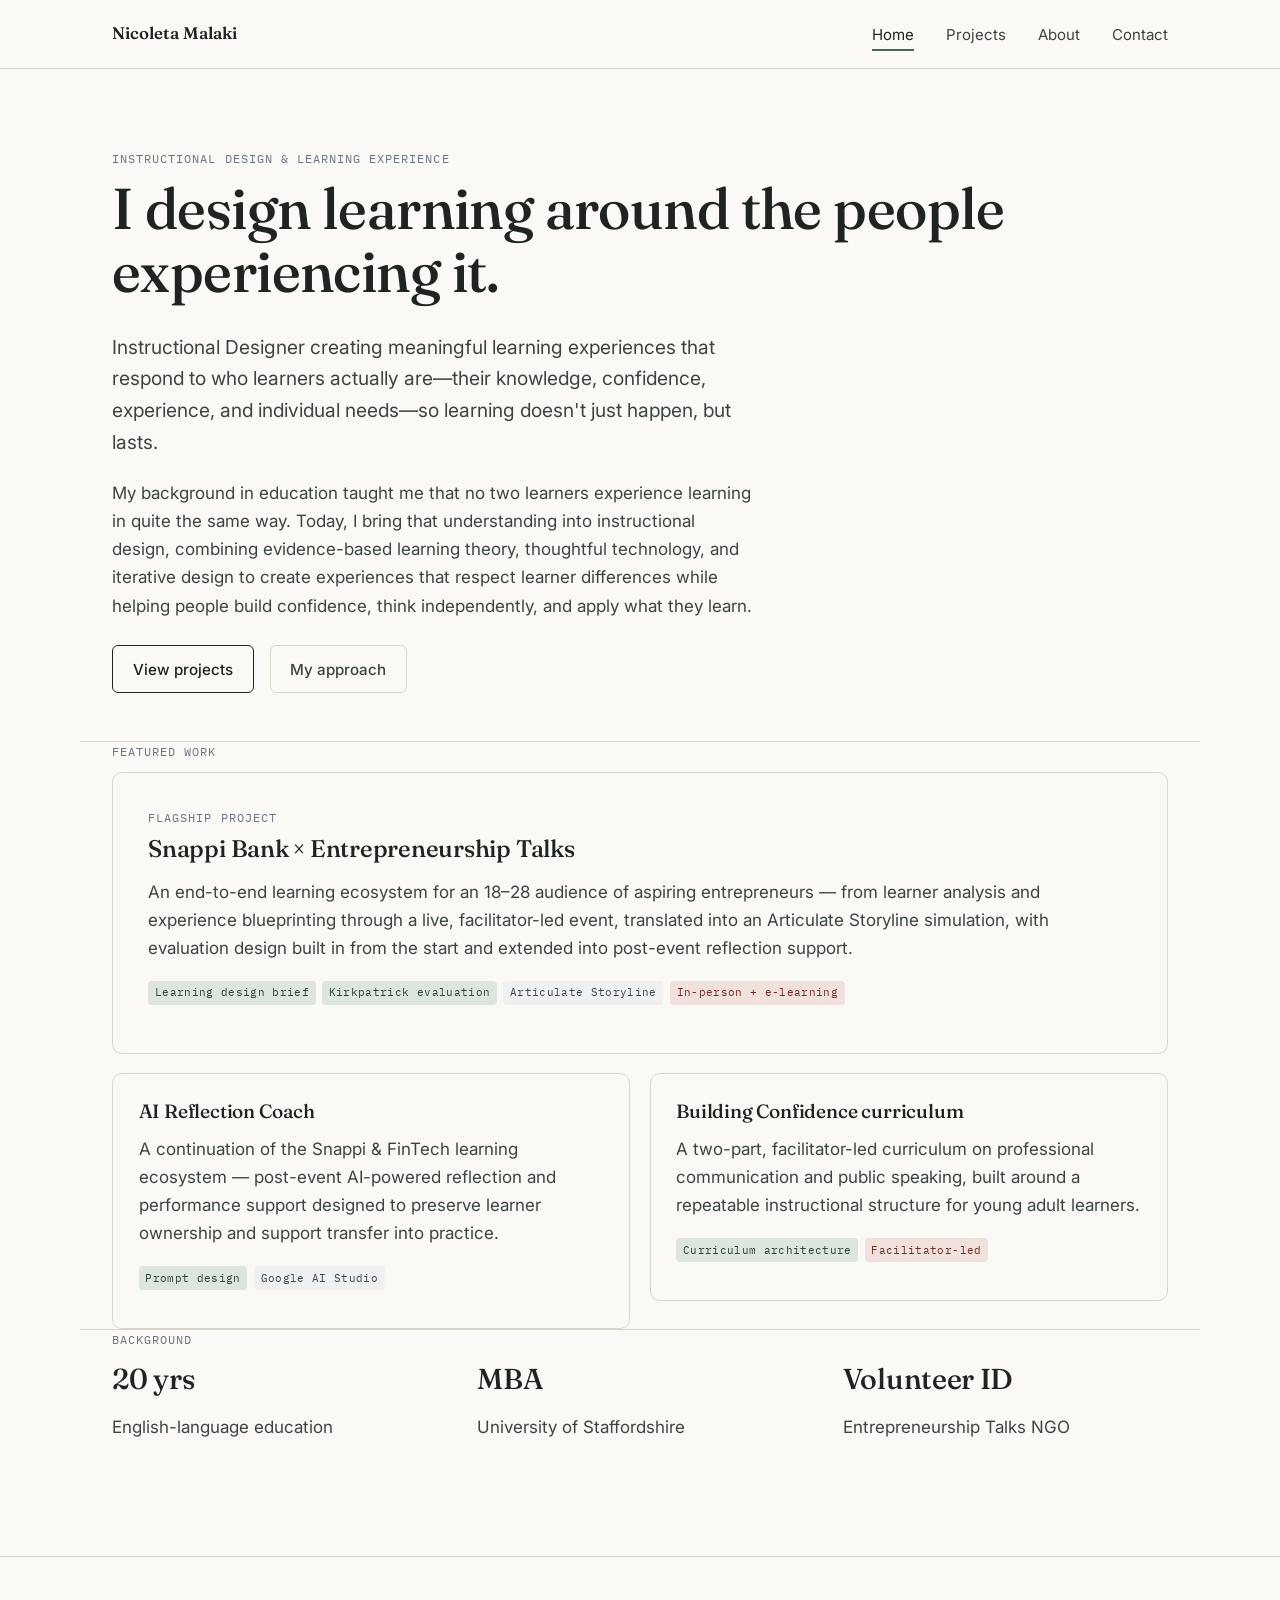
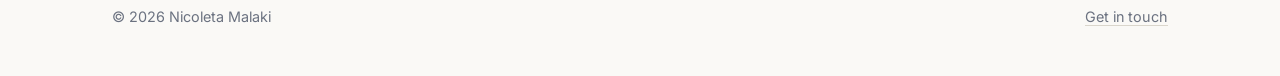
==== index.html @ 8c51b5e6 "Add files via upload" ====
<!DOCTYPE html>
<html lang="en">
<head>
<meta charset="UTF-8">
<meta name="viewport" content="width=device-width, initial-scale=1.0">
<title>Nicoleta Malaki — Instructional Design & Learning Experience</title>
<meta name="description" content="Instructional design portfolio — L&D case studies, curriculum design, and learning experience prototypes.">
<link rel="stylesheet" href="styles.css">
</head>
<body>
<a class="skip-link" href="#main">Skip to content</a>

<nav class="site-nav" aria-label="Primary">
  <div class="wrap">
    <a class="brand" href="index.html">Nicoleta Malaki</a>
    <button class="nav-toggle" aria-expanded="false" aria-controls="nav-links">Menu</button>
    <ul class="nav-links" id="nav-links">
      <li><a href="index.html" aria-current="page">Home</a></li>
      <li><a href="projects.html">Projects</a></li>
      <li><a href="about.html">About</a></li>
      <li><a href="contact.html">Contact</a></li>
    </ul>
  </div>
</nav>

<main id="main">

  <section class="wrap" style="padding-top:5rem;padding-bottom:3rem;">
    <span class="eyebrow">Instructional design & learning experience</span>
    <h1>I design learning around the people experiencing it.</h1>
    <p class="lede">Instructional Designer creating meaningful learning experiences that respond to who learners actually are—their knowledge, confidence, experience, and individual needs—so learning doesn't just happen, but lasts.</p>
    <p style="max-width:640px;">My background in education taught me that no two learners experience learning in quite the same way. Today, I bring that understanding into instructional design, combining evidence-based learning theory, thoughtful technology, and iterative design to create experiences that respect learner differences while helping people build confidence, think independently, and apply what they learn.</p>
    <div style="display:flex;gap:1rem;margin-top:1.6rem;flex-wrap:wrap;">
      <a class="btn" href="projects.html">View projects</a>
      <a class="btn btn-quiet" href="about.html">My approach</a>
    </div>
  </section>

  <section class="wrap section-border">
    <span class="eyebrow">Featured work</span>
    <h2 class="sr-only">Featured projects</h2>

    <a class="card-link" href="case-studies/snappi.html">
      <div class="card" style="margin-bottom:1.2rem;padding:2.2rem;">
        <span class="eyebrow" style="margin-bottom:.4rem;">Flagship project</span>
        <h3 style="font-size:1.5rem;">Snappi Bank × Entrepreneurship Talks</h3>
        <p>An end-to-end learning ecosystem for an 18–28 audience of aspiring entrepreneurs — from learner analysis and experience blueprinting through a live, facilitator-led event, translated into an Articulate Storyline simulation, with evaluation design built in from the start and extended into post-event reflection support.</p>
        <div class="tags-row">
          <span class="tag tag-skill">Learning design brief</span>
          <span class="tag tag-skill">Kirkpatrick evaluation</span>
          <span class="tag tag-tool">Articulate Storyline</span>
          <span class="tag tag-modality">In-person + e-learning</span>
        </div>
      </div>
    </a>

    <div style="display:grid;grid-template-columns:1fr 1fr;gap:1.2rem;">
      <a class="card-link" href="case-studies/ai-reflection-coach.html">
        <div class="card">
          <h3>AI Reflection Coach</h3>
          <p>A continuation of the Snappi &amp; FinTech learning ecosystem — post-event AI-powered reflection and performance support designed to preserve learner ownership and support transfer into practice.</p>
          <div class="tags-row">
            <span class="tag tag-skill">Prompt design</span>
            <span class="tag tag-tool">Google AI Studio</span>
          </div>
        </div>
      </a>
      <a class="card-link" href="case-studies/building-confidence.html">
        <div class="card">
          <h3>Building Confidence curriculum</h3>
          <p>A two-part, facilitator-led curriculum on professional communication and public speaking, built around a repeatable instructional structure for young adult learners.</p>
          <div class="tags-row">
            <span class="tag tag-skill">Curriculum architecture</span>
            <span class="tag tag-modality">Facilitator-led</span>
          </div>
        </div>
      </a>
    </div>
  </section>

  <section class="wrap section-border">
    <span class="eyebrow">Background</span>
    <h2 class="sr-only">Background</h2>
    <div style="display:flex;gap:2.5rem;flex-wrap:wrap;">
      <div style="flex:1;min-width:160px;">
        <h3 style="font-size:1.8rem;">20 yrs</h3>
        <p>English-language education</p>
      </div>
      <div style="flex:1;min-width:160px;">
        <h3 style="font-size:1.8rem;">MBA</h3>
        <p>University of Staffordshire</p>
      </div>
      <div style="flex:1;min-width:160px;">
        <h3 style="font-size:1.8rem;">Volunteer ID</h3>
        <p>Entrepreneurship Talks NGO</p>
      </div>
    </div>
  </section>

</main>

<footer class="site-footer">
  <div class="wrap">
    <p>© 2026 Nicoleta Malaki</p>
    <p><a href="contact.html">Get in touch</a></p>
  </div>
</footer>

<script src="script.js"></script>
</body>
</html>
---- styles.css ----
@import url('https://fonts.googleapis.com/css2?family=Fraunces:opsz,wght@9..144,400;9..144,500;9..144,600&family=Inter:wght@400;500;600&family=IBM+Plex+Mono:wght@400;500&display=swap');

:root{
  --paper:#FAF9F6;
  --paper-alt:#F2EFE7;
  --ink:#1F2421;
  --ink-soft:#3C4440;
  --slate:#6B7280;
  --slate-bg:#EEF0F2;
  --line:#DAD6CC;
  --moss:#4B6355;
  --moss-bg:#DCE5DE;
  --clay:#9C4A3C;
  --clay-bg:#F1E1DC;
  --font-display:'Fraunces',serif;
  --font-body:'Inter',sans-serif;
  --font-mono:'IBM Plex Mono',monospace;
  --maxw:1120px;
}

*{box-sizing:border-box;}
html{scroll-behavior:smooth;}
body{
  margin:0;
  background:var(--paper);
  color:var(--ink);
  font-family:var(--font-body);
  font-size:17px;
  line-height:1.65;
  -webkit-font-smoothing:antialiased;
}
img{max-width:100%;display:block;}
a{color:inherit;}
.wrap{max-width:var(--maxw);margin:0 auto;padding:0 32px;}

/* focus visibility */
a:focus-visible,button:focus-visible,input:focus-visible,textarea:focus-visible{
  outline:2px solid var(--moss);outline-offset:3px;
}
.skip-link{
  position:absolute;left:-999px;top:0;background:var(--ink);color:var(--paper);
  padding:10px 16px;z-index:100;font-family:var(--font-mono);font-size:13px;
}
.skip-link:focus{left:16px;top:16px;}

/* type */
h1,h2,h3{font-family:var(--font-display);font-weight:500;color:var(--ink);margin:0 0 .5em;letter-spacing:-0.01em;}
h1{font-size:clamp(2.4rem,4.6vw,3.6rem);line-height:1.08;font-weight:500;}
h2{font-size:clamp(1.6rem,2.8vw,2.1rem);line-height:1.2;}
h3{font-size:1.2rem;line-height:1.35;}
p{margin:0 0 1.1em;color:var(--ink-soft);}
.lede{font-size:1.2rem;color:var(--ink-soft);max-width:640px;}
.eyebrow{
  font-family:var(--font-mono);font-size:.72rem;letter-spacing:.09em;text-transform:uppercase;
  color:var(--slate);display:block;margin-bottom:.9em;
}

/* nav */
.site-nav{
  border-bottom:0.5px solid var(--line);
  position:sticky;top:0;background:rgba(250,249,246,.92);backdrop-filter:blur(6px);
  z-index:50;
}
.site-nav .wrap{display:flex;align-items:center;justify-content:space-between;height:68px;}
.brand{font-family:var(--font-display);font-weight:600;font-size:1.05rem;text-decoration:none;}
.nav-links{display:flex;gap:2rem;list-style:none;margin:0;padding:0;}
.nav-links a{
  text-decoration:none;font-size:.94rem;color:var(--ink-soft);
  padding:.3rem 0;border-bottom:2px solid transparent;
}
.nav-links a:hover,.nav-links a[aria-current="page"]{color:var(--ink);border-bottom-color:var(--moss);}
.nav-toggle{display:none;background:none;border:0.5px solid var(--line);border-radius:6px;padding:8px 10px;font-family:var(--font-mono);font-size:.8rem;}
@media(max-width:760px){
  .nav-links{position:fixed;top:68px;left:0;right:0;height:calc(100vh - 68px);overflow-y:auto;background:var(--paper);flex-direction:column;padding:2rem;gap:1.4rem;transform:translateY(-110%);transition:transform .25s ease;}
  .nav-links.open{transform:translateY(0);}
  .nav-toggle{display:block;}
}

/* footer */
.site-footer{border-top:0.5px solid var(--line);margin-top:6rem;padding:3rem 0;}
.site-footer .wrap{display:flex;justify-content:space-between;flex-wrap:wrap;gap:1rem;}
.site-footer p{color:var(--slate);font-size:.9rem;margin:0;}
.site-footer a{text-decoration:underline;text-decoration-color:var(--line);text-underline-offset:3px;}

/* buttons */
.btn{
  display:inline-flex;align-items:center;gap:.5em;
  font-family:var(--font-body);font-size:.95rem;font-weight:500;
  padding:.7em 1.3em;border-radius:6px;text-decoration:none;
  border:0.5px solid var(--ink);color:var(--ink);
}
.btn:hover{background:var(--ink);color:var(--paper);}
.btn-quiet{border-color:var(--line);color:var(--ink-soft);}
.btn-quiet:hover{background:var(--paper-alt);color:var(--ink);}

/* tags */
.tag{
  font-family:var(--font-mono);font-size:.7rem;letter-spacing:.03em;
  padding:.25em .6em;border-radius:4px;display:inline-block;
}
.tag-skill{background:var(--moss-bg);color:#2E4438;}
.tag-tool{background:var(--slate-bg);color:#3E454C;}
.tag-modality{background:var(--clay-bg);color:#6E2E22;}
.tags-row{display:flex;flex-wrap:wrap;gap:.4rem;margin:.8rem 0;}

/* cards */
.card{
  border:0.5px solid var(--line);border-radius:10px;padding:1.6rem;
  background:var(--paper);transition:border-color .15s ease;
}
.card:hover{border-color:var(--ink-soft);}
.card-link{text-decoration:none;display:block;}

/* design note (signature marginalia) */
.design-note{
  display:grid;grid-template-columns:120px 1fr;gap:1.5rem;
  margin:2.4rem 0;padding-left:1.2rem;border-left:2px solid var(--clay);
}
.design-note .label{font-family:var(--font-mono);font-size:.7rem;letter-spacing:.06em;text-transform:uppercase;color:var(--clay);padding-top:.15rem;}
.design-note p{font-size:.96rem;color:var(--ink-soft);margin:0;}
@media(max-width:640px){.design-note{grid-template-columns:1fr;gap:.4rem;}}

/* section rhythm */
section{padding:4.5rem 0;}
.section-border{border-top:0.5px solid var(--line);}
.divider{border:0;border-top:0.5px solid var(--line);margin:3rem 0;}

/* sr-only */
.sr-only{position:absolute;width:1px;height:1px;padding:0;margin:-1px;overflow:hidden;clip:rect(0,0,0,0);white-space:nowrap;border:0;}
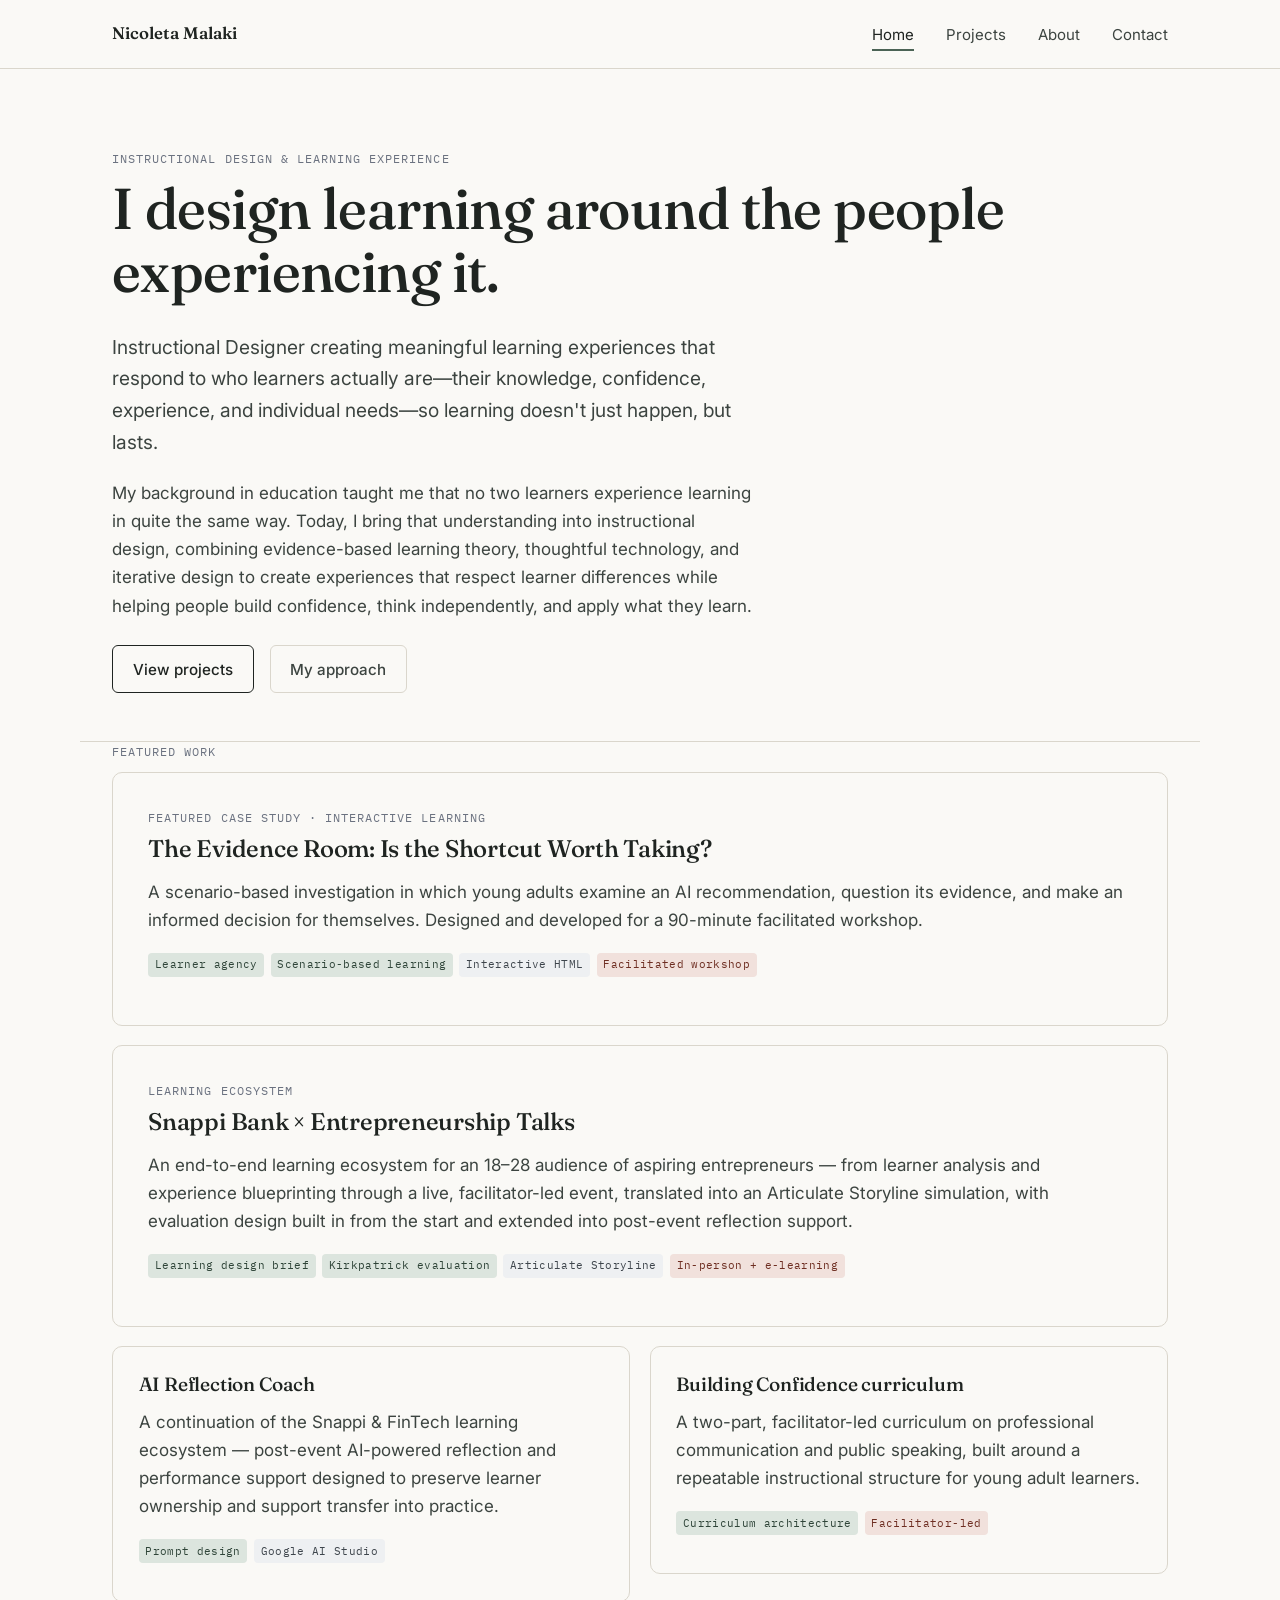
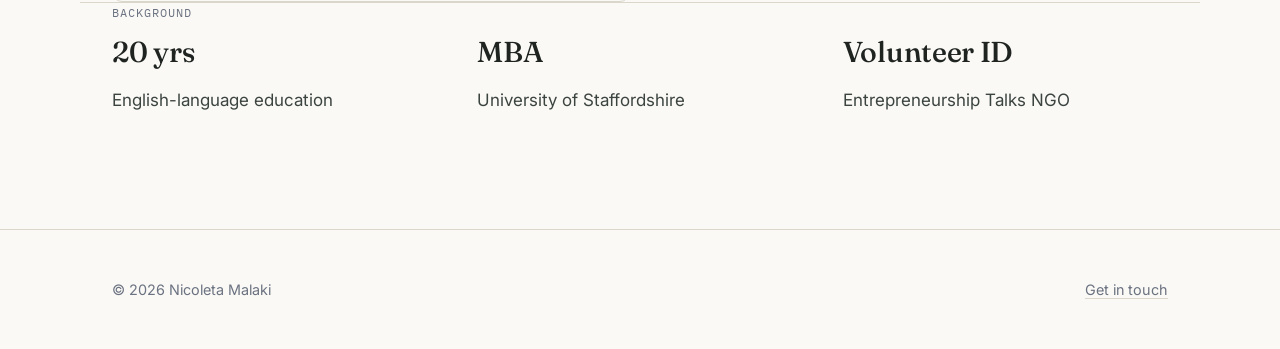
==== commit 2d1c464b: "Add files via upload Add Evidence Room to homepage and projects" ====
--- a/index.html
+++ b/index.html
@@ -40,9 +40,23 @@
     <span class="eyebrow">Featured work</span>
     <h2 class="sr-only">Featured projects</h2>
 
+    <a class="card-link" href="case-studies/evidence-room.html">
+      <div class="card" style="margin-bottom:1.2rem;padding:2.2rem;">
+        <span class="eyebrow" style="margin-bottom:.4rem;">Featured case study · Interactive learning</span>
+        <h3 style="font-size:1.5rem;">The Evidence Room: Is the Shortcut Worth Taking?</h3>
+        <p>A scenario-based investigation in which young adults examine an AI recommendation, question its evidence, and make an informed decision for themselves. Designed and developed for a 90-minute facilitated workshop.</p>
+        <div class="tags-row">
+          <span class="tag tag-skill">Learner agency</span>
+          <span class="tag tag-skill">Scenario-based learning</span>
+          <span class="tag tag-tool">Interactive HTML</span>
+          <span class="tag tag-modality">Facilitated workshop</span>
+        </div>
+      </div>
+    </a>
+
     <a class="card-link" href="case-studies/snappi.html">
       <div class="card" style="margin-bottom:1.2rem;padding:2.2rem;">
-        <span class="eyebrow" style="margin-bottom:.4rem;">Flagship project</span>
+        <span class="eyebrow" style="margin-bottom:.4rem;">Learning ecosystem</span>
         <h3 style="font-size:1.5rem;">Snappi Bank × Entrepreneurship Talks</h3>
         <p>An end-to-end learning ecosystem for an 18–28 audience of aspiring entrepreneurs — from learner analysis and experience blueprinting through a live, facilitator-led event, translated into an Articulate Storyline simulation, with evaluation design built in from the start and extended into post-event reflection support.</p>
         <div class="tags-row">
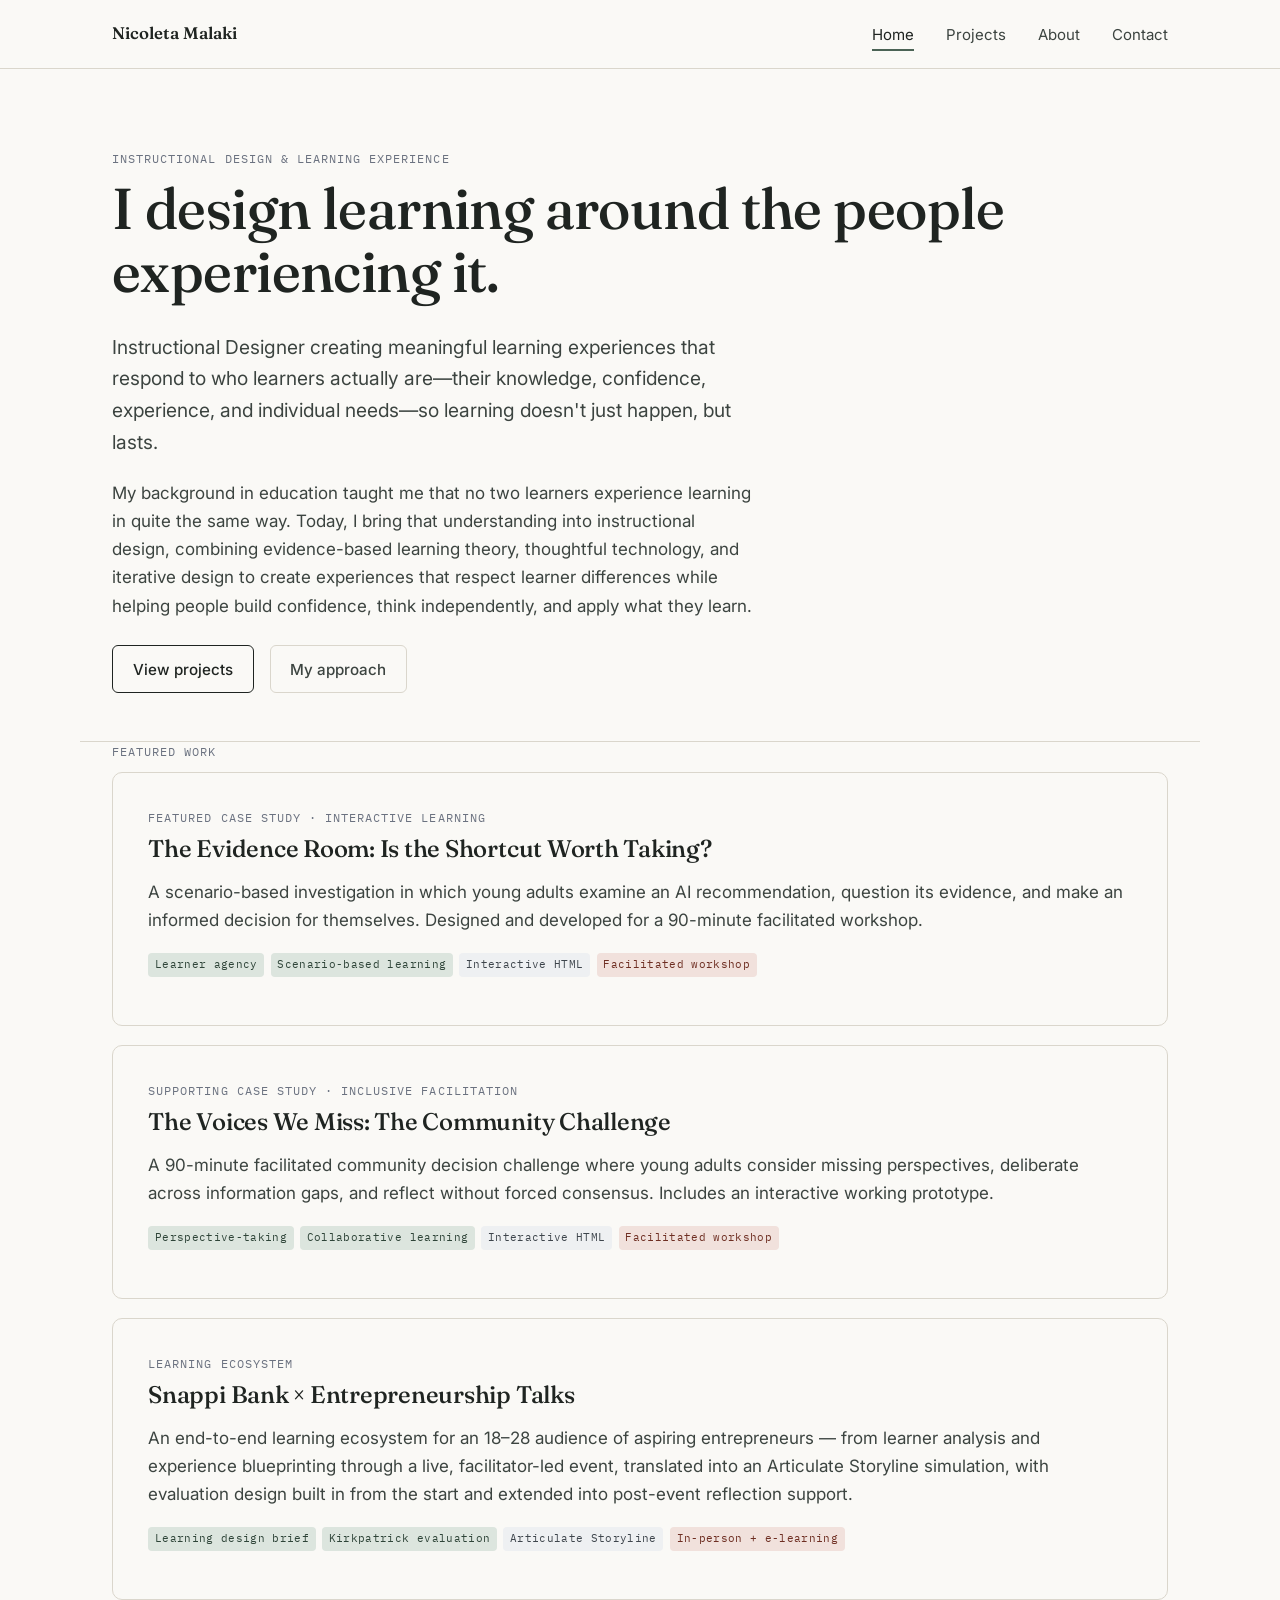
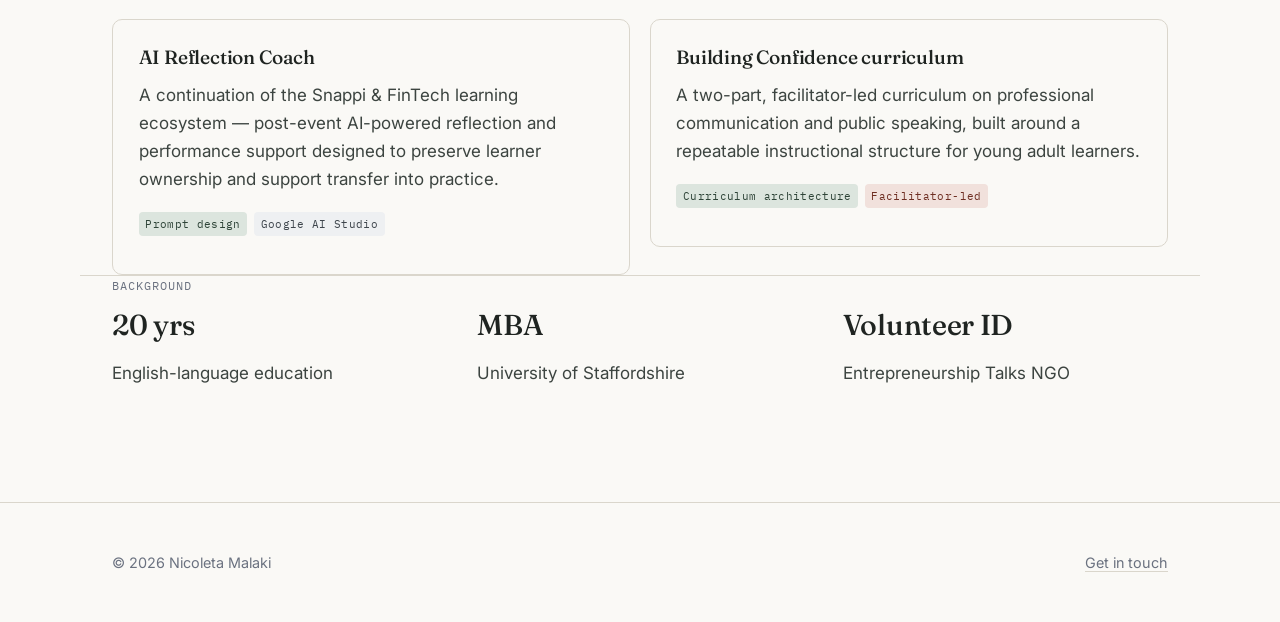
==== commit f942e67a: "Add files via upload Update homepage with The Voices We Miss" ====
--- a/index.html
+++ b/index.html
@@ -48,6 +48,19 @@
         <div class="tags-row">
           <span class="tag tag-skill">Learner agency</span>
           <span class="tag tag-skill">Scenario-based learning</span>
+          <span class="tag tag-tool">Interactive HTML</span>
+          <span class="tag tag-modality">Facilitated workshop</span>
+        </div>
+      </div>
+    </a>
+<a class="card-link" href="case-studies/voices-we-miss.html">
+      <div class="card" style="margin-bottom:1.2rem;padding:2.2rem;">
+        <span class="eyebrow" style="margin-bottom:.4rem;">Supporting case study · Inclusive facilitation</span>
+        <h3 style="font-size:1.5rem;">The Voices We Miss: The Community Challenge</h3>
+        <p>A 90-minute facilitated community decision challenge where young adults consider missing perspectives, deliberate across information gaps, and reflect without forced consensus. Includes an interactive working prototype.</p>
+        <div class="tags-row">
+          <span class="tag tag-skill">Perspective-taking</span>
+          <span class="tag tag-skill">Collaborative learning</span>
           <span class="tag tag-tool">Interactive HTML</span>
           <span class="tag tag-modality">Facilitated workshop</span>
         </div>
